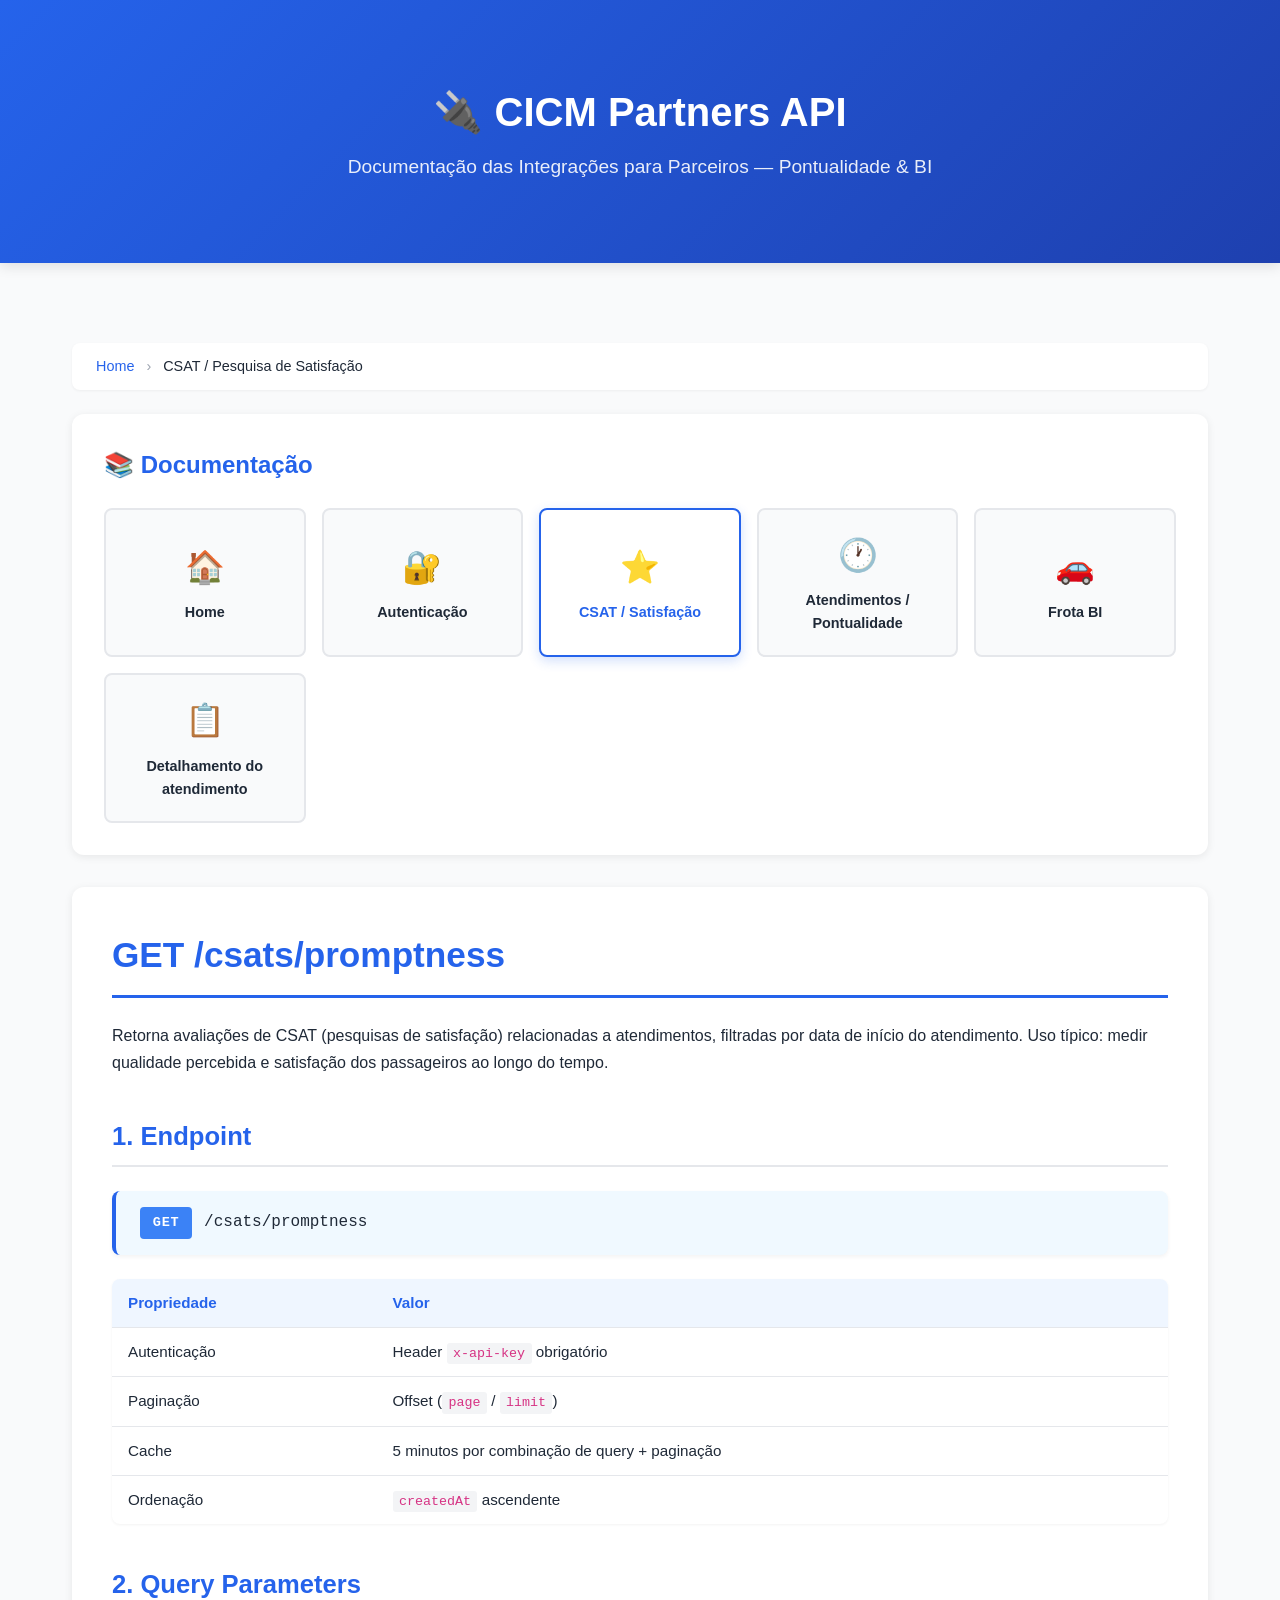
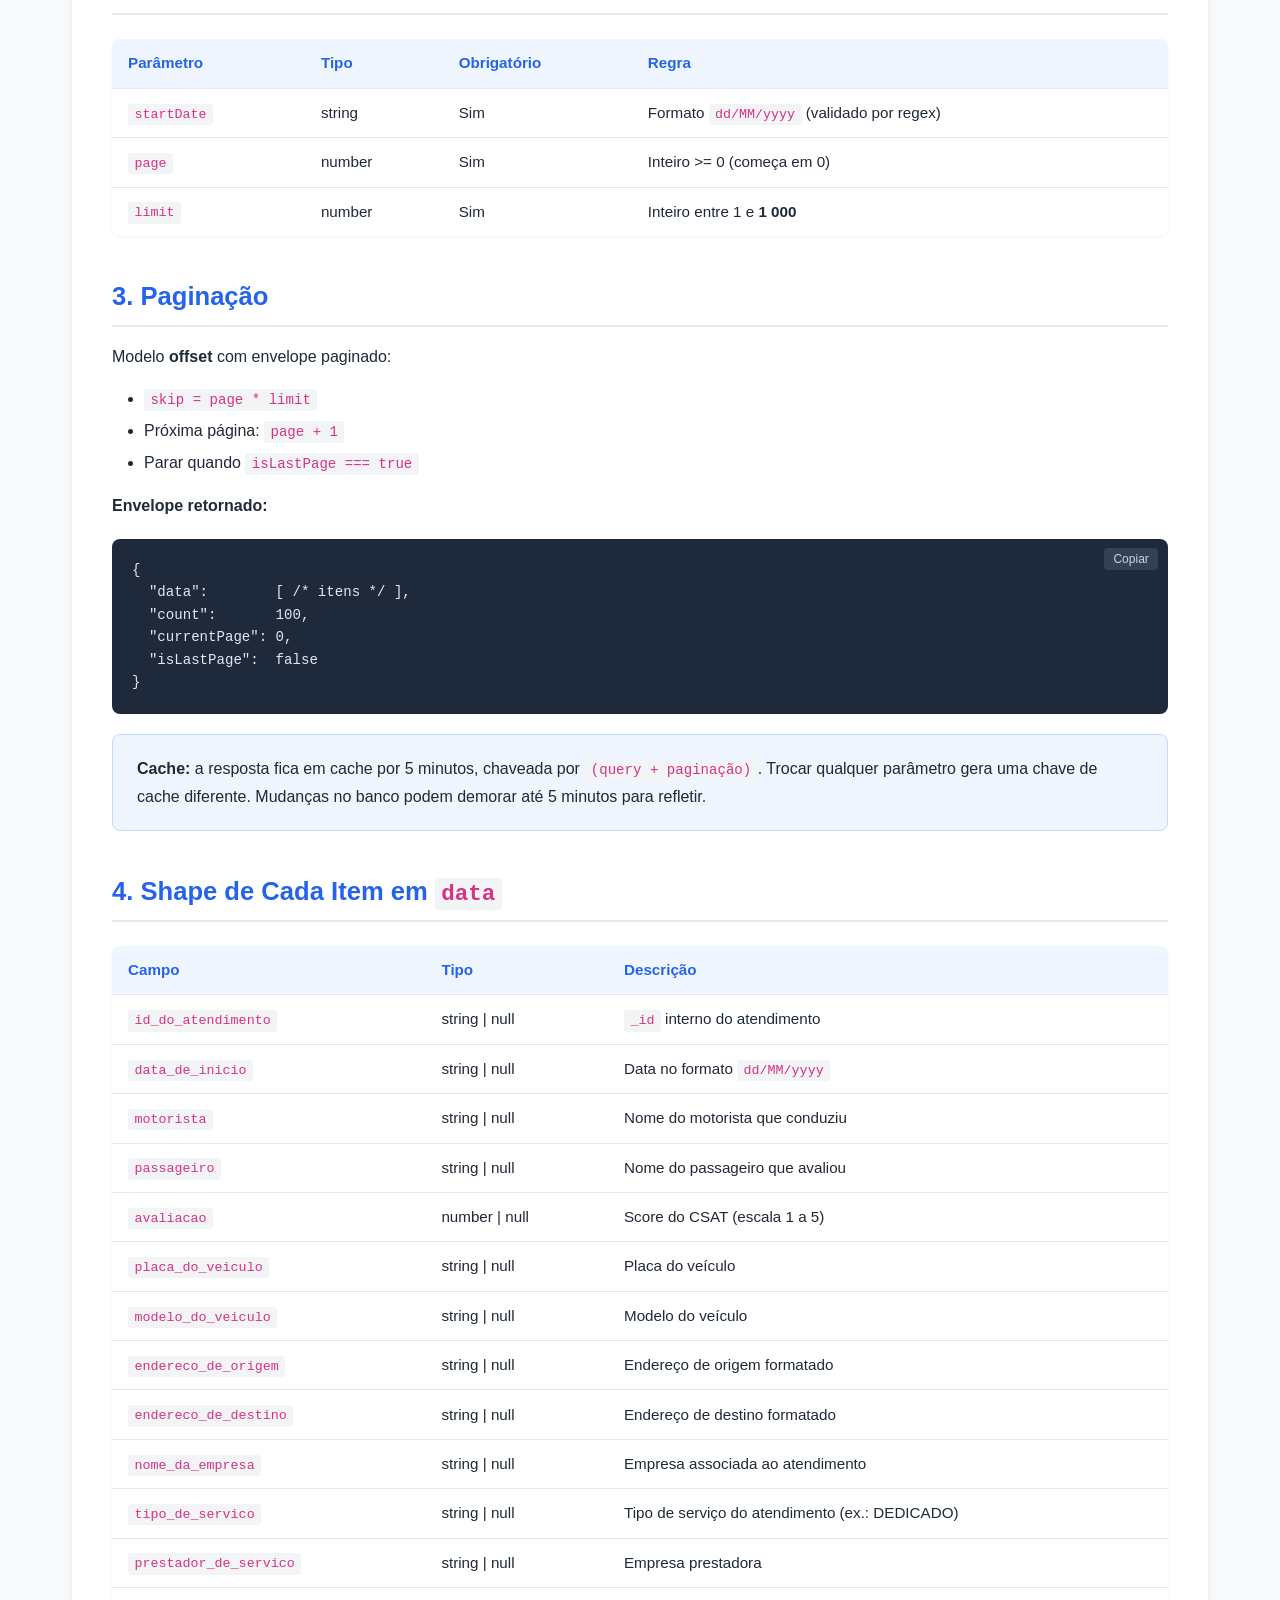
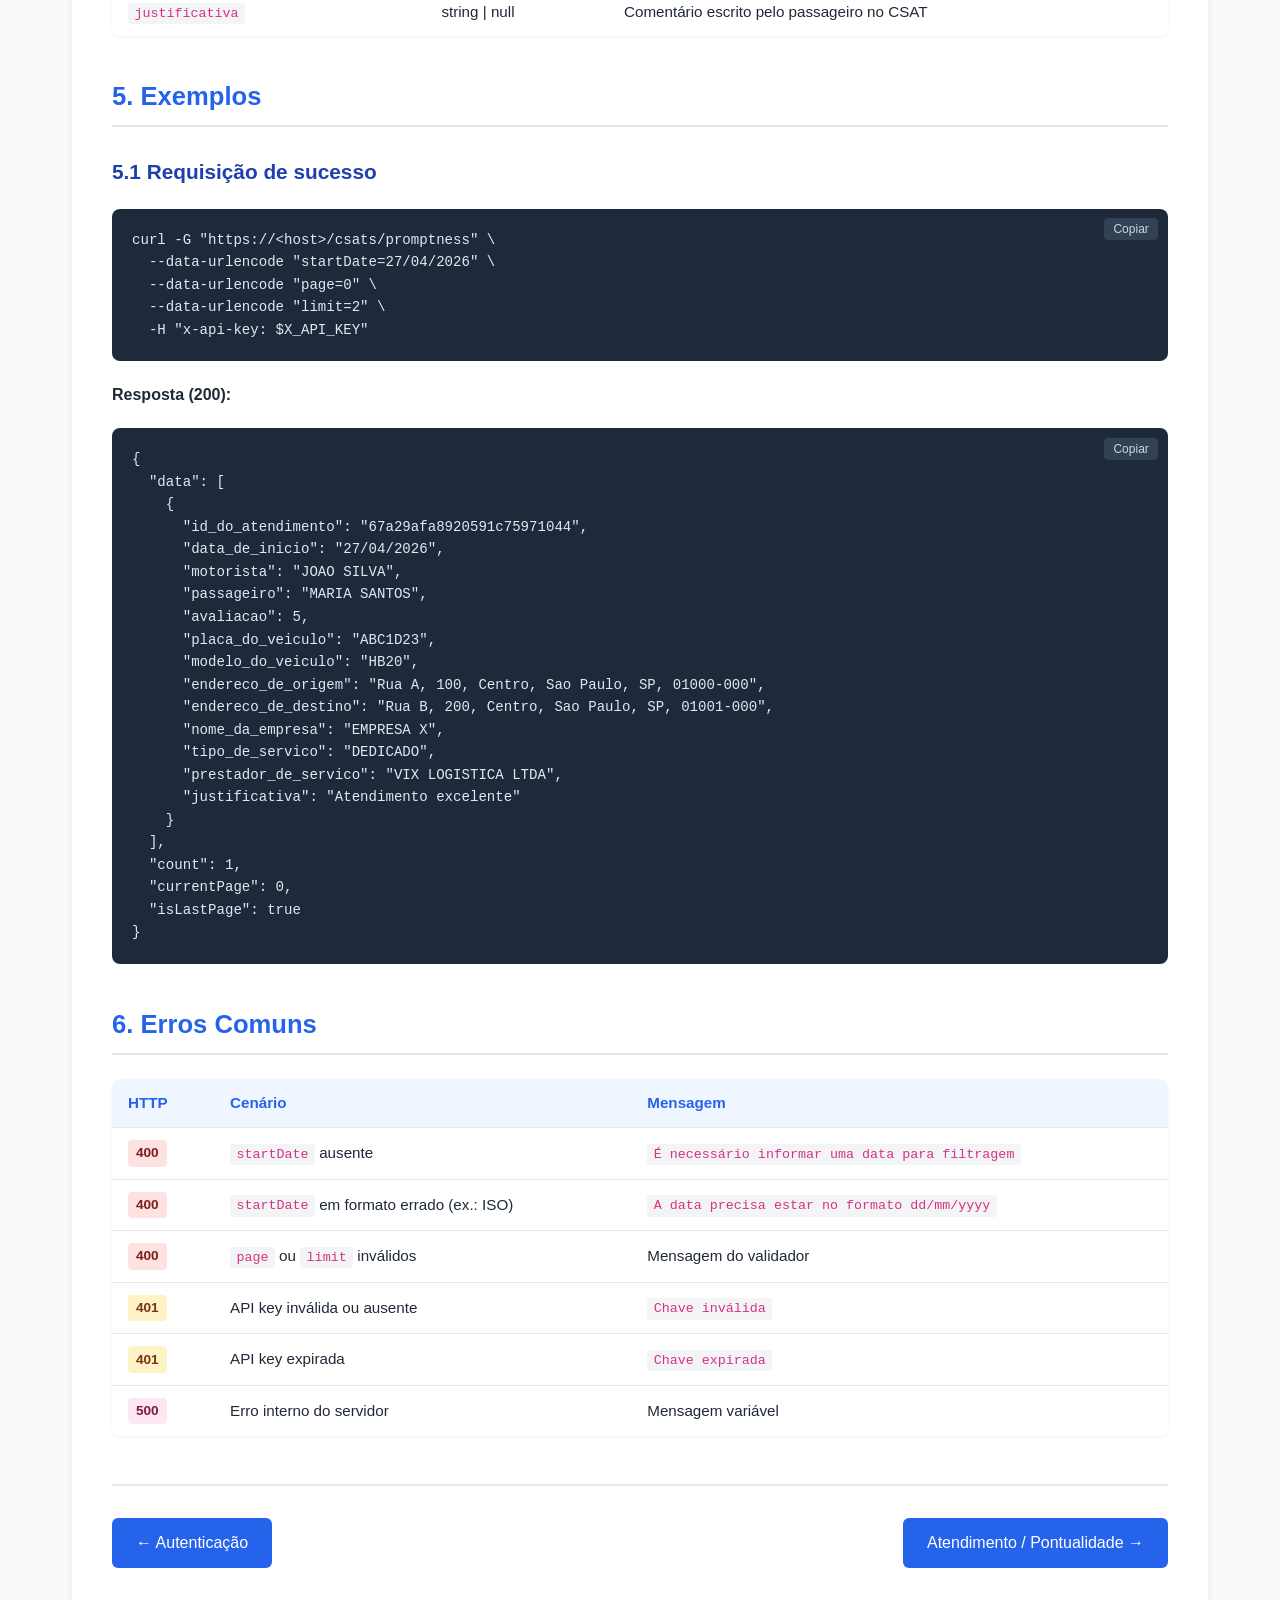
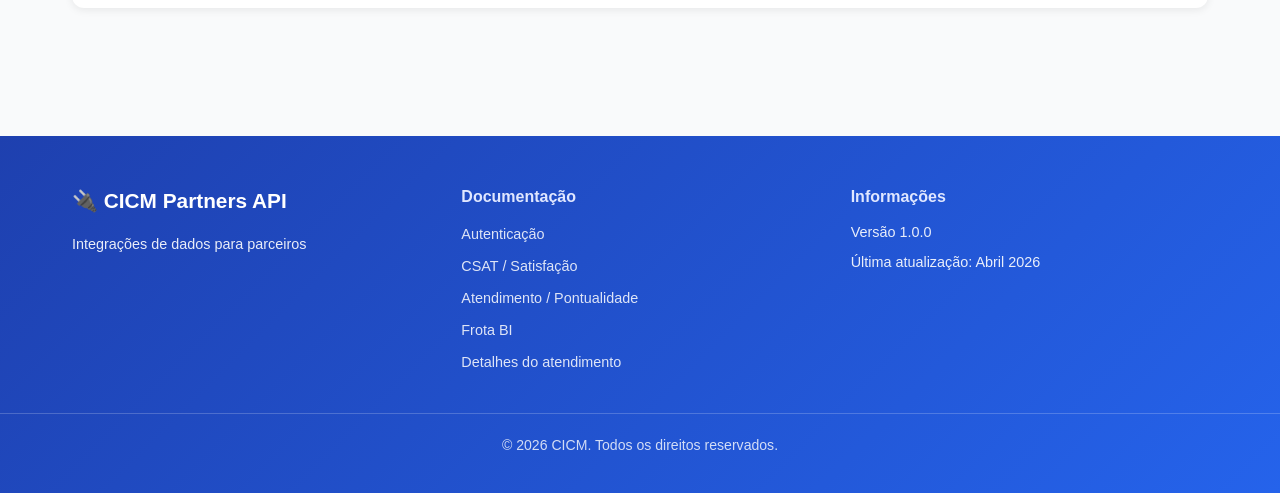
==== docs/csat-promptness.html @ 9d398055 "initial commit" ====
<!DOCTYPE html>
<html lang="pt-BR">

<head>
    <meta charset="UTF-8">
    <meta name="viewport" content="width=device-width, initial-scale=1.0">
    <title>CSAT / Satisfação | CICM Partners API</title>
    <link rel="stylesheet" href="../assets/css/style.css">
</head>

<body>
    <header>
        <div class="container">
            <h1>🔌 CICM Partners API</h1>
            <p>Documentação das Integrações para Parceiros — Pontualidade &amp; BI</p>
        </div>
    </header>

    <div class="container">
        <nav class="breadcrumb">
            <a href="../index.html">Home</a>
            <span class="separator">›</span>
            <span class="current">CSAT / Pesquisa de Satisfação</span>
        </nav>

        <div class="nav">
            <h2>📚 Documentação</h2>
            <div class="nav-grid">
                <a href="../index.html" class="nav-card">
                    <span class="nav-icon">🏠</span>
                    <span class="nav-title">Home</span>
                </a>
                <a href="autenticacao.html" class="nav-card">
                    <span class="nav-icon">🔐</span>
                    <span class="nav-title">Autenticação</span>
                </a>
                <a href="csat-promptness.html" class="nav-card">
                    <span class="nav-icon">⭐</span>
                    <span class="nav-title">CSAT / Satisfação</span>
                </a>
                <a href="jobs-promptness.html" class="nav-card">
                    <span class="nav-icon">🕐</span>
                    <span class="nav-title">Atendimentos / Pontualidade</span>
                </a>
                <a href="vehicles-bi.html" class="nav-card">
                    <span class="nav-icon">🚗</span>
                    <span class="nav-title">Frota BI</span>
                </a>
                <a href="jobs-details-json.html" class="nav-card">
                    <span class="nav-icon">📋</span>
                    <span class="nav-title">Detalhamento do atendimento</span>
                </a>
            </div>
        </div>

        <main class="content">
            <h1> GET /csats/promptness</h1>

            <p>
                Retorna avaliações de CSAT (pesquisas de satisfação) relacionadas a atendimentos,
                filtradas por data de início do atendimento. Uso típico: medir qualidade percebida e satisfação
                dos passageiros ao longo do tempo.
            </p>

            <h2>1. Endpoint</h2>

            <div class="endpoint">
                <span class="method get">GET</span>
                <span>/csats/promptness</span>
            </div>

            <table>
                <thead>
                    <tr>
                        <th>Propriedade</th>
                        <th>Valor</th>
                    </tr>
                </thead>
                <tbody>
                    <tr>
                        <td>Autenticação</td>
                        <td>Header <code>x-api-key</code> obrigatório</td>
                    </tr>
                    <tr>
                        <td>Paginação</td>
                        <td>Offset (<code>page</code> / <code>limit</code>)</td>
                    </tr>
                    <tr>
                        <td>Cache</td>
                        <td>5 minutos por combinação de query + paginação</td>
                    </tr>
                    <tr>
                        <td>Ordenação</td>
                        <td><code>createdAt</code> ascendente</td>
                    </tr>
                </tbody>
            </table>

            <h2>2. Query Parameters</h2>

            <table>
                <thead>
                    <tr>
                        <th>Parâmetro</th>
                        <th>Tipo</th>
                        <th>Obrigatório</th>
                        <th>Regra</th>
                    </tr>
                </thead>
                <tbody>
                    <tr>
                        <td><code>startDate</code></td>
                        <td>string</td>
                        <td>Sim</td>
                        <td>Formato <code>dd/MM/yyyy</code> (validado por regex)</td>
                    </tr>
                    <tr>
                        <td><code>page</code></td>
                        <td>number</td>
                        <td>Sim</td>
                        <td>Inteiro &gt;= 0 (começa em 0)</td>
                    </tr>
                    <tr>
                        <td><code>limit</code></td>
                        <td>number</td>
                        <td>Sim</td>
                        <td>Inteiro entre 1 e <strong>1 000</strong></td>
                    </tr>
                </tbody>
            </table>

            <h2>3. Paginação</h2>

            <p>Modelo <strong>offset</strong> com envelope paginado:</p>
            <ul>
                <li><code>skip = page * limit</code></li>
                <li>Próxima página: <code>page + 1</code></li>
                <li>Parar quando <code>isLastPage === true</code></li>
            </ul>

            <p><strong>Envelope retornado:</strong></p>
            <pre><code class="language-json">{
  "data":        [ /* itens */ ],
  "count":       100,
  "currentPage": 0,
  "isLastPage":  false
}</code></pre>

            <div class="info-card">
                <p>
                    <strong>Cache:</strong> a resposta fica em cache por 5 minutos, chaveada por
                    <code>(query + paginação)</code>. Trocar qualquer parâmetro gera uma chave de cache diferente.
                    Mudanças no banco podem demorar até 5 minutos para refletir.
                </p>
            </div>

            <h2>4. Shape de Cada Item em <code>data</code></h2>

            <table>
                <thead>
                    <tr>
                        <th>Campo</th>
                        <th>Tipo</th>
                        <th>Descrição</th>
                    </tr>
                </thead>
                <tbody>
                    <tr>
                        <td><code>id_do_atendimento</code></td>
                        <td>string | null</td>
                        <td><code>_id</code> interno do atendimento</td>
                    </tr>
                    <tr>
                        <td><code>data_de_inicio</code></td>
                        <td>string | null</td>
                        <td>Data no formato <code>dd/MM/yyyy</code></td>
                    </tr>
                    <tr>
                        <td><code>motorista</code></td>
                        <td>string | null</td>
                        <td>Nome do motorista que conduziu</td>
                    </tr>
                    <tr>
                        <td><code>passageiro</code></td>
                        <td>string | null</td>
                        <td>Nome do passageiro que avaliou</td>
                    </tr>
                    <tr>
                        <td><code>avaliacao</code></td>
                        <td>number | null</td>
                        <td>Score do CSAT (escala 1 a 5)</td>
                    </tr>
                    <tr>
                        <td><code>placa_do_veiculo</code></td>
                        <td>string | null</td>
                        <td>Placa do veículo</td>
                    </tr>
                    <tr>
                        <td><code>modelo_do_veiculo</code></td>
                        <td>string | null</td>
                        <td>Modelo do veículo</td>
                    </tr>
                    <tr>
                        <td><code>endereco_de_origem</code></td>
                        <td>string | null</td>
                        <td>Endereço de origem formatado</td>
                    </tr>
                    <tr>
                        <td><code>endereco_de_destino</code></td>
                        <td>string | null</td>
                        <td>Endereço de destino formatado</td>
                    </tr>
                    <tr>
                        <td><code>nome_da_empresa</code></td>
                        <td>string | null</td>
                        <td>Empresa associada ao atendimento</td>
                    </tr>
                    <tr>
                        <td><code>tipo_de_servico</code></td>
                        <td>string | null</td>
                        <td>Tipo de serviço do atendimento (ex.: DEDICADO)</td>
                    </tr>
                    <tr>
                        <td><code>prestador_de_servico</code></td>
                        <td>string | null</td>
                        <td>Empresa prestadora</td>
                    </tr>
                    <tr>
                        <td><code>justificativa</code></td>
                        <td>string | null</td>
                        <td>Comentário escrito pelo passageiro no CSAT</td>
                    </tr>
                </tbody>
            </table>

            <h2>5. Exemplos</h2>

            <h3>5.1 Requisição de sucesso</h3>

            <pre><code class="language-bash">curl -G "https://&lt;host&gt;/csats/promptness" \
  --data-urlencode "startDate=27/04/2026" \
  --data-urlencode "page=0" \
  --data-urlencode "limit=2" \
  -H "x-api-key: $X_API_KEY"</code></pre>

            <p><strong>Resposta (200):</strong></p>
            <pre><code class="language-json">{
  "data": [
    {
      "id_do_atendimento": "67a29afa8920591c75971044",
      "data_de_inicio": "27/04/2026",
      "motorista": "JOAO SILVA",
      "passageiro": "MARIA SANTOS",
      "avaliacao": 5,
      "placa_do_veiculo": "ABC1D23",
      "modelo_do_veiculo": "HB20",
      "endereco_de_origem": "Rua A, 100, Centro, Sao Paulo, SP, 01000-000",
      "endereco_de_destino": "Rua B, 200, Centro, Sao Paulo, SP, 01001-000",
      "nome_da_empresa": "EMPRESA X",
      "tipo_de_servico": "DEDICADO",
      "prestador_de_servico": "VIX LOGISTICA LTDA",
      "justificativa": "Atendimento excelente"
    }
  ],
  "count": 1,
  "currentPage": 0,
  "isLastPage": true
}</code></pre>

            <h2>6. Erros Comuns</h2>

            <table>
                <thead>
                    <tr>
                        <th>HTTP</th>
                        <th>Cenário</th>
                        <th>Mensagem</th>
                    </tr>
                </thead>
                <tbody>
                    <tr>
                        <td><span class="status s400">400</span></td>
                        <td><code>startDate</code> ausente</td>
                        <td><code>É necessário informar uma data para filtragem</code></td>
                    </tr>
                    <tr>
                        <td><span class="status s400">400</span></td>
                        <td><code>startDate</code> em formato errado (ex.: ISO)</td>
                        <td><code>A data precisa estar no formato dd/mm/yyyy</code></td>
                    </tr>
                    <tr>
                        <td><span class="status s400">400</span></td>
                        <td><code>page</code> ou <code>limit</code> inválidos</td>
                        <td>Mensagem do validador</td>
                    </tr>
                    <tr>
                        <td><span class="status s401">401</span></td>
                        <td>API key inválida ou ausente</td>
                        <td><code>Chave inválida</code></td>
                    </tr>
                    <tr>
                        <td><span class="status s401">401</span></td>
                        <td>API key expirada</td>
                        <td><code>Chave expirada</code></td>
                    </tr>
                    <tr>
                        <td><span class="status s500">500</span></td>
                        <td>Erro interno do servidor</td>
                        <td>Mensagem variável</td>
                    </tr>
                </tbody>
            </table>

            <div class="page-nav">
                <a href="autenticacao.html">← Autenticação</a>
                <a href="jobs-promptness.html">Atendimento / Pontualidade →</a>
            </div>
        </main>
    </div>

    <footer>
        <div class="footer-content">
            <div class="footer-section">
                <h3>🔌 CICM Partners API</h3>
                <p>Integrações de dados para parceiros</p>
            </div>
            <div class="footer-section">
                <h4>Documentação</h4>
                <ul>
                    <li><a href="autenticacao.html">Autenticação</a></li>
                    <li><a href="csat-promptness.html">CSAT / Satisfação</a></li>
                    <li><a href="jobs-promptness.html">Atendimento / Pontualidade</a></li>
                    <li><a href="vehicles-bi.html">Frota BI</a></li>
                    <li><a href="jobs-details-json.html">Detalhes do atendimento</a></li>
                </ul>
            </div>
            <div class="footer-section">
                <h4>Informações</h4>
                <p>Versão 1.0.0</p>
                <p>Última atualização: Abril 2026</p>
            </div>
        </div>
        <div class="footer-bottom">
            <p>© 2026 CICM. Todos os direitos reservados.</p>
        </div>
    </footer>

    <button class="scroll-to-top" id="scrollToTop" aria-label="Voltar ao topo">↑</button>
    <script src="../assets/js/main.js"></script>
</body>

</html>
---- assets/css/style.css ----
:root {
    --primary-color: #2563eb;
    --secondary-color: #1e40af;
    --accent-color: #10b981;
    --text-color: #1f2937;
    --bg-color: #f9fafb;
    --border-color: #e5e7eb;
}

* {
    margin: 0;
    padding: 0;
    box-sizing: border-box;
}

body {
    font-family: -apple-system, BlinkMacSystemFont, 'Segoe UI', Roboto, 'Helvetica Neue', Arial, sans-serif;
    line-height: 1.6;
    color: var(--text-color);
    background-color: var(--bg-color);
    scroll-behavior: smooth;
}

.container {
    max-width: 1200px;
    margin: 0 auto;
    padding: 2rem;
}

/* Breadcrumb */
.breadcrumb {
    background: white;
    padding: 0.75rem 1.5rem;
    border-radius: 8px;
    margin-bottom: 1.5rem;
    box-shadow: 0 1px 3px rgba(0, 0, 0, 0.05);
    font-size: 0.9rem;
}

.breadcrumb a {
    color: var(--primary-color);
    text-decoration: none;
    transition: opacity 0.2s;
}

.breadcrumb a:hover {
    opacity: 0.7;
}

.breadcrumb .separator {
    margin: 0 0.5rem;
    color: #9ca3af;
}

.breadcrumb .current {
    color: var(--text-color);
    font-weight: 500;
}

/* Header */
header {
    background: linear-gradient(135deg, var(--primary-color), var(--secondary-color));
    color: white;
    padding: 3rem 0;
    text-align: center;
    margin-bottom: 3rem;
    box-shadow: 0 4px 12px rgba(0, 0, 0, 0.1);
}

header h1 {
    font-size: 2.5rem;
    margin-bottom: 0.5rem;
    animation: fadeInDown 0.6s ease-out;
}

header p {
    font-size: 1.2rem;
    opacity: 0.9;
    animation: fadeInUp 0.6s ease-out;
}

@keyframes fadeInDown {
    from { opacity: 0; transform: translateY(-20px); }
    to { opacity: 1; transform: translateY(0); }
}

@keyframes fadeInUp {
    from { opacity: 0; transform: translateY(20px); }
    to { opacity: 0.9; transform: translateY(0); }
}

/* Navigation */
.nav {
    background: white;
    border-radius: 12px;
    padding: 2rem;
    margin-bottom: 2rem;
    box-shadow: 0 2px 8px rgba(0, 0, 0, 0.08);
}

.nav h2 {
    color: var(--primary-color);
    margin-bottom: 1.5rem;
    font-size: 1.5rem;
}

.nav-grid {
    display: grid;
    grid-template-columns: repeat(auto-fit, minmax(180px, 1fr));
    gap: 1rem;
}

.nav-card {
    display: flex;
    flex-direction: column;
    align-items: center;
    justify-content: center;
    padding: 1.25rem;
    background: var(--bg-color);
    border: 2px solid var(--border-color);
    border-radius: 8px;
    text-decoration: none;
    color: var(--text-color);
    transition: all 0.3s ease;
    min-height: 110px;
    text-align: center;
}

.nav-card:hover {
    transform: translateY(-4px);
    box-shadow: 0 4px 12px rgba(37, 99, 235, 0.15);
    border-color: var(--primary-color);
    background: white;
}

.nav-card.active {
    background: white;
    border-color: var(--primary-color);
    box-shadow: 0 4px 12px rgba(37, 99, 235, 0.2);
}

.nav-card.active .nav-title {
    color: var(--primary-color);
    font-weight: 700;
}

.nav-icon {
    font-size: 2rem;
    margin-bottom: 0.5rem;
    display: block;
}

.nav-title {
    font-size: 0.9rem;
    font-weight: 600;
    color: var(--text-color);
}

.nav-card:hover .nav-title {
    color: var(--primary-color);
}

/* Content */
.content {
    background: white;
    border-radius: 12px;
    padding: 2.5rem;
    margin-bottom: 2rem;
    box-shadow: 0 2px 8px rgba(0, 0, 0, 0.08);
    animation: fadeIn 0.5s ease-out;
}

@keyframes fadeIn {
    from { opacity: 0; transform: translateY(10px); }
    to { opacity: 1; transform: translateY(0); }
}

.content h1 {
    color: var(--primary-color);
    margin-bottom: 1.5rem;
    padding-bottom: 0.75rem;
    border-bottom: 3px solid var(--primary-color);
    font-size: 2.2rem;
}

.content h2 {
    color: var(--primary-color);
    margin-top: 2.5rem;
    margin-bottom: 1rem;
    padding-bottom: 0.5rem;
    border-bottom: 2px solid var(--border-color);
    font-size: 1.6rem;
}

.content h3 {
    color: var(--secondary-color);
    margin-top: 1.75rem;
    margin-bottom: 0.75rem;
    font-size: 1.3rem;
}

.content h4 {
    color: var(--text-color);
    margin-top: 1.25rem;
    margin-bottom: 0.5rem;
    font-size: 1.1rem;
}

.content p {
    margin-bottom: 1rem;
    line-height: 1.7;
}

.content ul, .content ol {
    margin-left: 2rem;
    margin-bottom: 1rem;
}

.content li {
    margin: 0.4rem 0;
}

.content blockquote {
    background: #eff6ff;
    border-left: 4px solid var(--primary-color);
    padding: 1rem 1.25rem;
    margin: 1.25rem 0;
    border-radius: 4px;
    color: #374151;
}

.content blockquote p {
    margin-bottom: 0;
}

.content table {
    width: 100%;
    border-collapse: collapse;
    margin: 1.5rem 0;
    background: white;
    box-shadow: 0 1px 3px rgba(0, 0, 0, 0.05);
    border-radius: 8px;
    overflow: hidden;
}

.content th,
.content td {
    padding: 0.75rem 1rem;
    text-align: left;
    border-bottom: 1px solid var(--border-color);
    font-size: 0.95rem;
}

.content th {
    background: #eff6ff;
    color: var(--primary-color);
    font-weight: 600;
}

.content tr:hover {
    background: #f8faff;
    transition: background 0.2s;
}

.content tbody tr:last-child td {
    border-bottom: none;
}

.content a {
    color: var(--primary-color);
    text-decoration: none;
    border-bottom: 1px solid transparent;
    transition: border-color 0.2s;
}

.content a:hover {
    border-bottom-color: var(--primary-color);
}

.content hr {
    border: none;
    border-top: 2px solid var(--border-color);
    margin: 2rem 0;
}

/* Inline code */
.content code {
    background: #f3f4f6;
    padding: 0.2rem 0.4rem;
    border-radius: 3px;
    font-family: 'Courier New', Courier, monospace;
    font-size: 0.88em;
    color: #d63384;
}

/* Code blocks */
.content pre {
    background: #1e293b;
    color: #e2e8f0;
    padding: 1.25rem;
    border-radius: 8px;
    overflow-x: auto;
    margin: 1.25rem 0;
    position: relative;
}

.content pre code {
    background: transparent;
    color: inherit;
    padding: 0;
    font-size: 0.88rem;
    line-height: 1.6;
    display: block;
}

/* Endpoint display */
.endpoint {
    background: #f0f9ff;
    padding: 1rem 1.5rem;
    border-radius: 8px;
    margin: 1.5rem 0;
    font-family: 'Courier New', Courier, monospace;
    border-left: 4px solid var(--primary-color);
    display: flex;
    align-items: center;
    gap: 0.75rem;
    box-shadow: 0 2px 4px rgba(0, 0, 0, 0.05);
    flex-wrap: wrap;
}

/* HTTP method badges */
.method {
    display: inline-block;
    padding: 0.3rem 0.8rem;
    border-radius: 4px;
    font-weight: 700;
    font-size: 0.85rem;
    font-family: 'Courier New', Courier, monospace;
    letter-spacing: 0.05em;
}

.method.get    { background: #3b82f6; color: white; }
.method.post   { background: #10b981; color: white; }
.method.put    { background: #f59e0b; color: white; }
.method.patch  { background: #8b5cf6; color: white; }
.method.delete { background: #ef4444; color: white; }

/* Status code badges */
.status {
    display: inline-block;
    padding: 0.15rem 0.5rem;
    border-radius: 4px;
    font-weight: 700;
    font-size: 0.85rem;
    margin-right: 0.4rem;
}

.status.s200 { background: #d1fae5; color: #065f46; }
.status.s400 { background: #fee2e2; color: #7f1d1d; }
.status.s401 { background: #fef3c7; color: #78350f; }
.status.s500 { background: #fce7f3; color: #831843; }

/* Info cards */
.info-card {
    background: #eff6ff;
    border: 1px solid #bfdbfe;
    border-radius: 8px;
    padding: 1.25rem 1.5rem;
    margin: 1.25rem 0;
}

.info-card.warning {
    background: #fffbeb;
    border-color: #fde68a;
}

.info-card.danger {
    background: #fef2f2;
    border-color: #fecaca;
}

.info-card.success {
    background: #f0fdf4;
    border-color: #bbf7d0;
}

.info-card p {
    margin-bottom: 0;
}

/* Feature grid */
.features {
    display: grid;
    grid-template-columns: repeat(auto-fit, minmax(280px, 1fr));
    gap: 1.5rem;
    margin: 2rem 0;
}

.feature-card {
    background: white;
    border: 1px solid var(--border-color);
    border-radius: 10px;
    padding: 1.5rem;
    text-align: center;
    transition: transform 0.2s, box-shadow 0.2s;
}

.feature-card:hover {
    transform: translateY(-4px);
    box-shadow: 0 6px 16px rgba(0, 0, 0, 0.1);
}

.feature-card .emoji {
    font-size: 2.5rem;
    margin-bottom: 0.75rem;
    display: block;
}

.feature-card h3 {
    color: var(--primary-color);
    margin-bottom: 0.5rem;
    margin-top: 0;
}

/* Summary table on home */
.summary-table-wrap {
    background: white;
    border-radius: 12px;
    padding: 2rem;
    margin-bottom: 2rem;
    box-shadow: 0 2px 8px rgba(0, 0, 0, 0.08);
}

.summary-table-wrap h2 {
    color: var(--primary-color);
    margin-bottom: 1.25rem;
    font-size: 1.4rem;
}

/* Page nav */
.page-nav {
    display: flex;
    justify-content: space-between;
    margin-top: 3rem;
    padding-top: 2rem;
    border-top: 2px solid var(--border-color);
    gap: 1rem;
    flex-wrap: wrap;
}

.page-nav a {
    padding: 0.75rem 1.5rem;
    background: var(--primary-color);
    color: white;
    border-radius: 6px;
    text-decoration: none;
    transition: background 0.2s;
    border-bottom: none;
}

.page-nav a:hover {
    background: var(--secondary-color);
    border-bottom: none;
}

/* Scroll to top */
.scroll-to-top {
    position: fixed;
    bottom: 2rem;
    right: 2rem;
    width: 46px;
    height: 46px;
    background: var(--primary-color);
    color: white;
    border: none;
    border-radius: 50%;
    font-size: 1.2rem;
    cursor: pointer;
    opacity: 0;
    transition: opacity 0.3s, background 0.2s;
    box-shadow: 0 4px 12px rgba(37, 99, 235, 0.35);
    z-index: 100;
}

.scroll-to-top.visible {
    opacity: 1;
}

.scroll-to-top:hover {
    background: var(--secondary-color);
}

/* Footer */
footer {
    background: linear-gradient(135deg, #1e40af, #2563eb);
    color: white;
    padding: 3rem 0 1rem;
    margin-top: 4rem;
}

.footer-content {
    max-width: 1200px;
    margin: 0 auto;
    padding: 0 2rem 2rem;
    display: grid;
    grid-template-columns: repeat(auto-fit, minmax(220px, 1fr));
    gap: 2rem;
}

.footer-section h3 { margin-bottom: 1rem; font-size: 1.3rem; }
.footer-section h4 { margin-bottom: 0.75rem; font-size: 1rem; color: #e0e7ff; }
.footer-section p  { margin-bottom: 0.4rem; opacity: 0.9; font-size: 0.9rem; }
.footer-section ul { list-style: none; padding: 0; }
.footer-section ul li { margin: 0.4rem 0; }
.footer-section ul li a {
    color: white;
    text-decoration: none;
    opacity: 0.85;
    font-size: 0.9rem;
    transition: opacity 0.2s;
}
.footer-section ul li a:hover { opacity: 1; text-decoration: underline; }

.footer-bottom {
    text-align: center;
    padding: 1.25rem 2rem;
    border-top: 1px solid rgba(255, 255, 255, 0.2);
}

.footer-bottom p {
    margin: 0;
    opacity: 0.8;
    font-size: 0.88rem;
}

/* Responsive */
@media (max-width: 768px) {
    .container { padding: 1rem; }
    header { padding: 2rem 0; }
    header h1 { font-size: 1.8rem; }
    header p { font-size: 1rem; }

    .nav { padding: 1.25rem; }
    .nav-grid { grid-template-columns: repeat(auto-fit, minmax(130px, 1fr)); gap: 0.75rem; }
    .nav-card { padding: 1rem; min-height: 90px; }
    .nav-icon { font-size: 1.75rem; }
    .nav-title { font-size: 0.82rem; }

    .content { padding: 1.25rem; }
    .content h1 { font-size: 1.7rem; }
    .content h2 { font-size: 1.35rem; }
    .content h3 { font-size: 1.15rem; }
    .content pre { font-size: 0.8rem; }
    .content th, .content td { padding: 0.5rem 0.6rem; font-size: 0.85rem; }

    .endpoint { flex-direction: column; align-items: flex-start; }
    .page-nav { flex-direction: column; }
    .features { grid-template-columns: 1fr; }

    .scroll-to-top { width: 40px; height: 40px; bottom: 1rem; right: 1rem; }
    .footer-content { padding: 0 1rem 1.5rem; }
}

@media (max-width: 480px) {
    header h1 { font-size: 1.5rem; }
    .content h1 { font-size: 1.5rem; }
}

/* Dark mode */
@media (prefers-color-scheme: dark) {
    :root {
        --text-color: #e5e7eb;
        --bg-color: #111827;
        --border-color: #374151;
    }

    body { background-color: #0f172a; }

    .nav, .content, .breadcrumb, .summary-table-wrap {
        background: #1e293b;
        box-shadow: 0 2px 8px rgba(0, 0, 0, 0.3);
    }

    .nav-card { background: #0f172a; border-color: #374151; color: #e5e7eb; }
    .nav-card:hover { background: #1e293b; border-color: var(--primary-color); }
    .nav-title { color: #e5e7eb; }

    .content table { background: #1e293b; }
    .content th { background: #0f172a; }
    .content tr:hover { background: #0f172a; }
    .content pre { background: #0f172a; border: 1px solid #374151; }
    .content code { background: #374151; color: #f472b6; }

    .content blockquote { background: #1e3a5f; color: #93c5fd; }
    .info-card { background: #1e3a5f; border-color: #3b5998; }

    .endpoint { background: #0f172a; border-color: var(--primary-color); }
    .feature-card { background: #1e293b; border-color: #374151; }
}
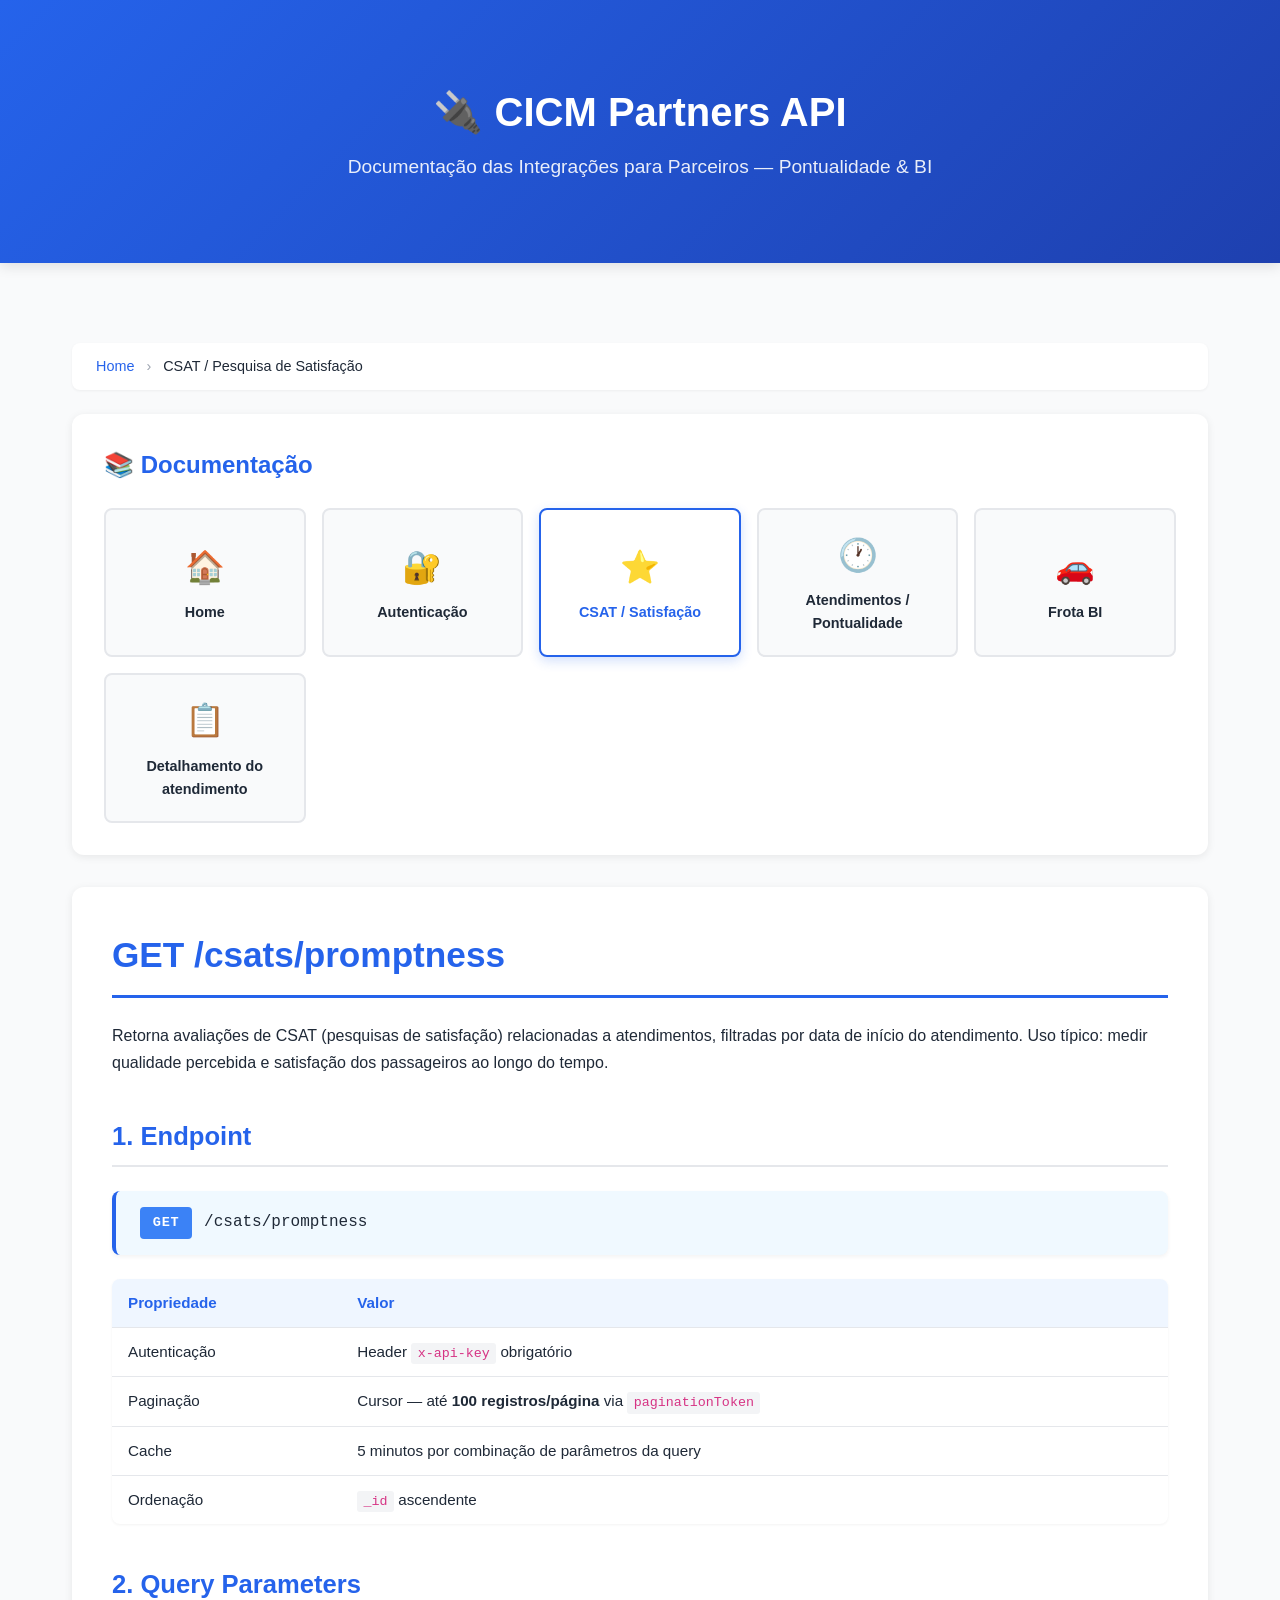
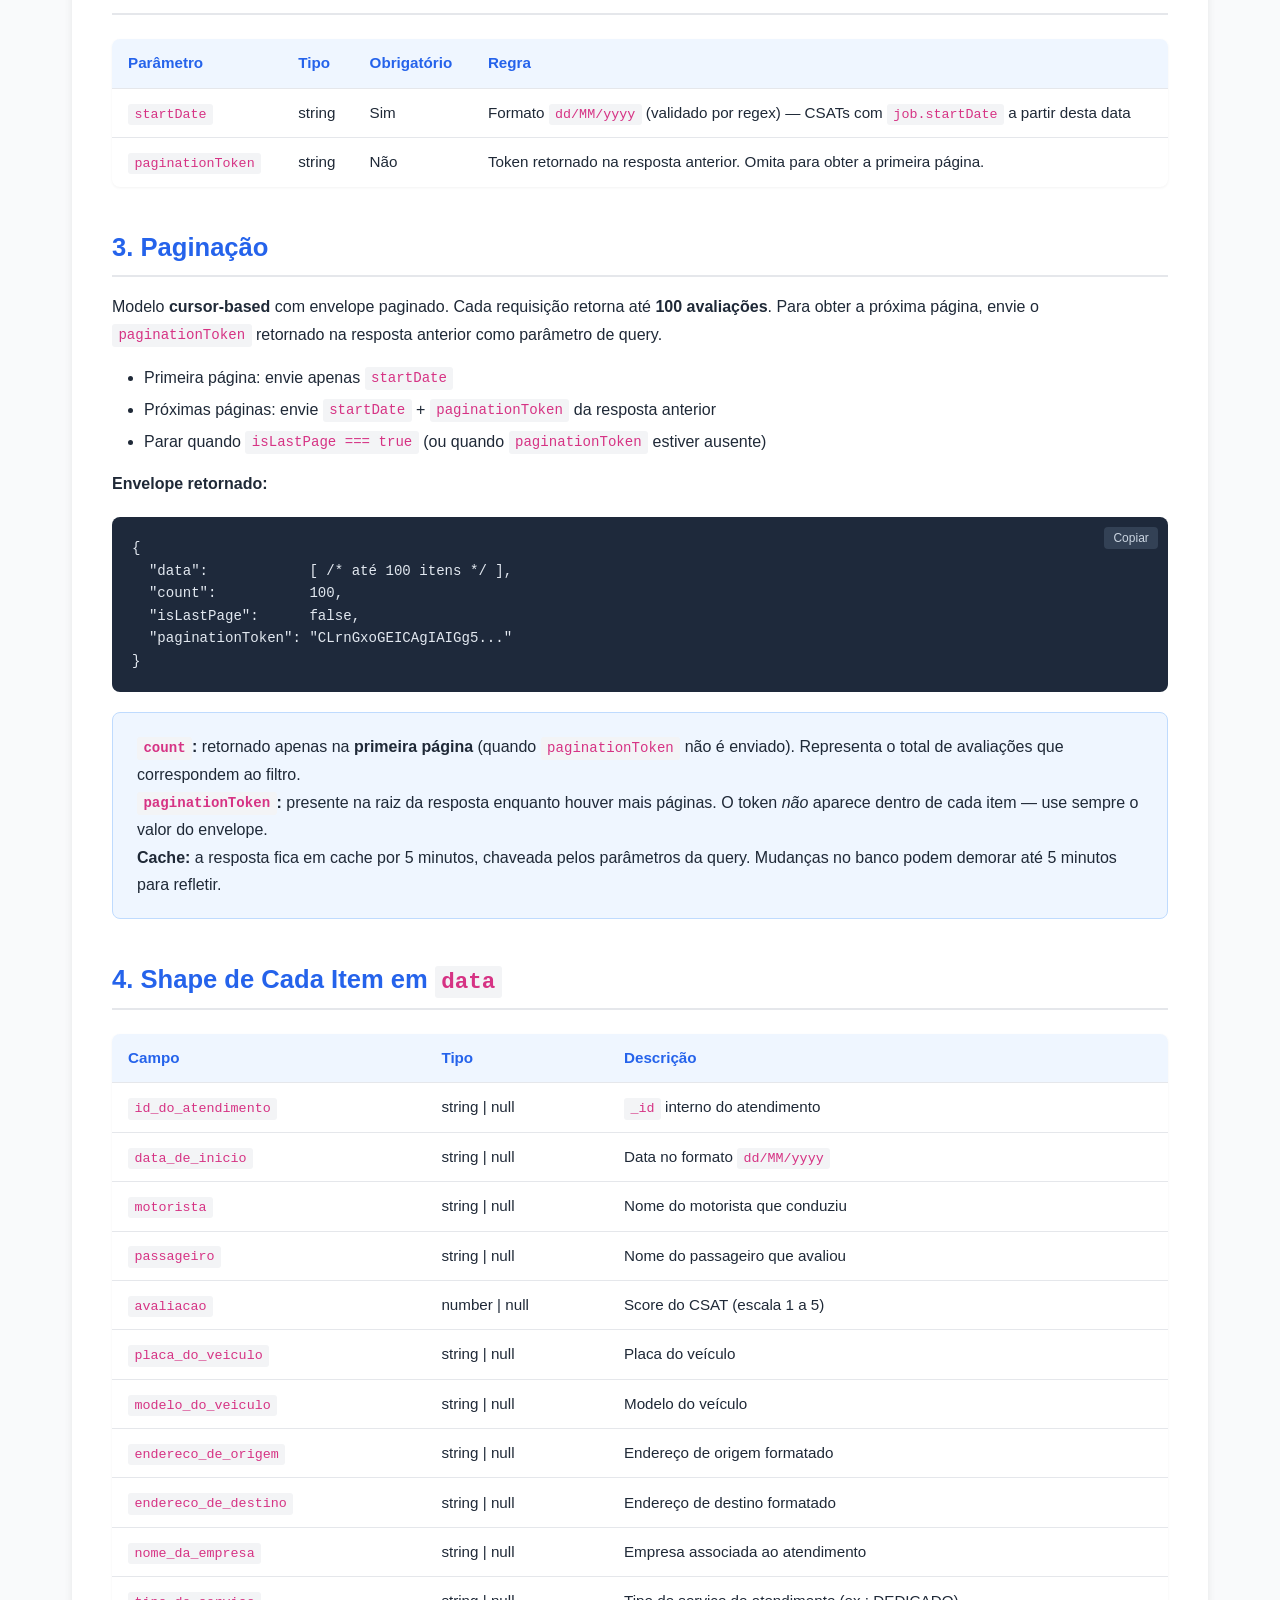
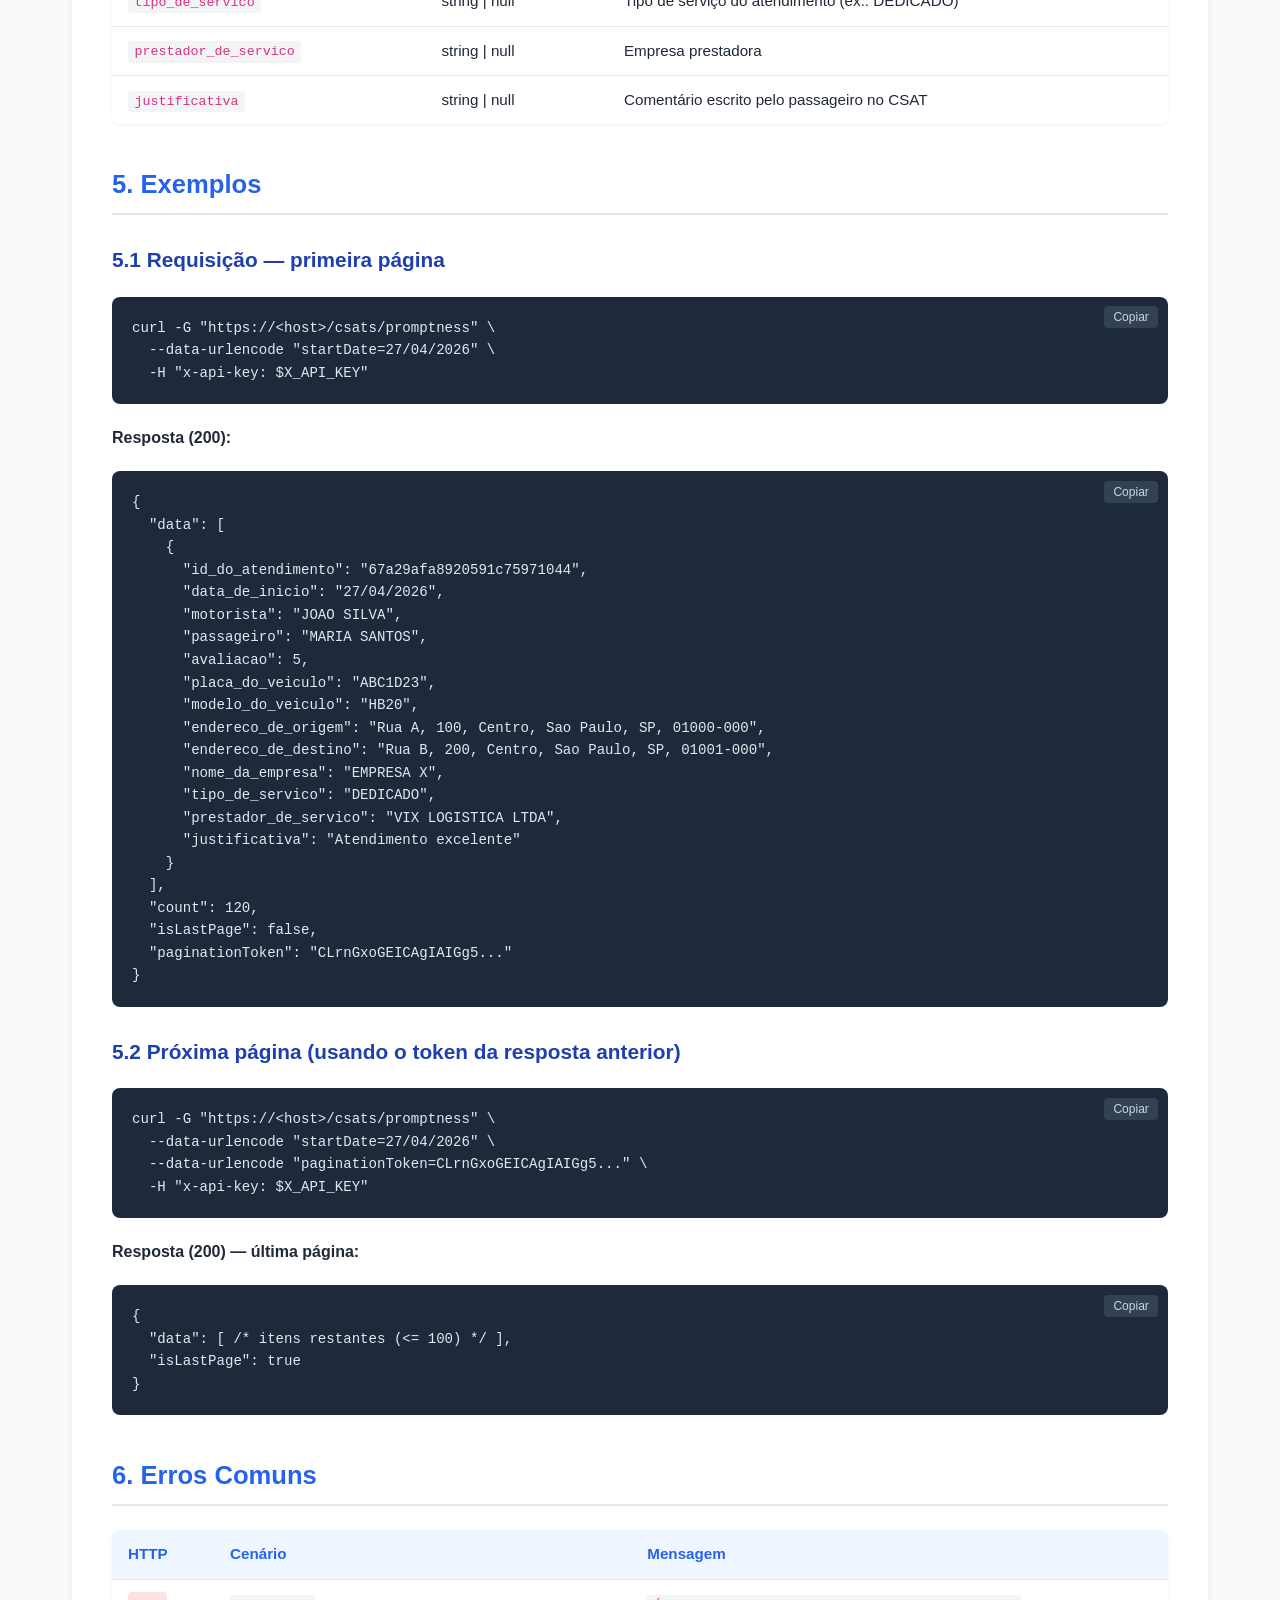
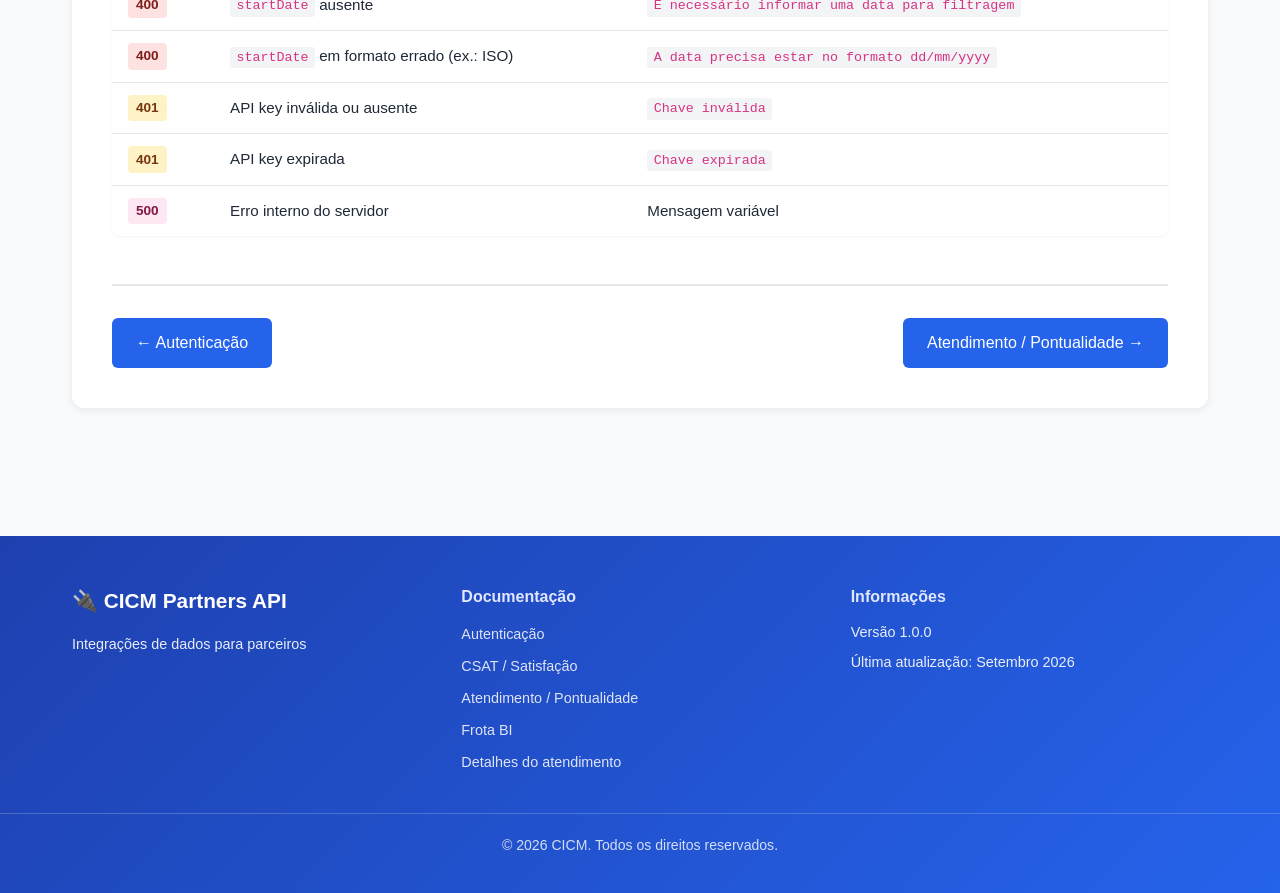
==== commit cfc863fd: "master -feat: recent updates in job details and csat promptness" ====
--- a/docs/csat-promptness.html
+++ b/docs/csat-promptness.html
@@ -83,15 +83,15 @@
                     </tr>
                     <tr>
                         <td>Paginação</td>
-                        <td>Offset (<code>page</code> / <code>limit</code>)</td>
+                        <td>Cursor — até <strong>100 registros/página</strong> via <code>paginationToken</code></td>
                     </tr>
                     <tr>
                         <td>Cache</td>
-                        <td>5 minutos por combinação de query + paginação</td>
+                        <td>5 minutos por combinação de parâmetros da query</td>
                     </tr>
                     <tr>
                         <td>Ordenação</td>
-                        <td><code>createdAt</code> ascendente</td>
+                        <td><code>_id</code> ascendente</td>
                     </tr>
                 </tbody>
             </table>
@@ -112,45 +112,51 @@
                         <td><code>startDate</code></td>
                         <td>string</td>
                         <td>Sim</td>
-                        <td>Formato <code>dd/MM/yyyy</code> (validado por regex)</td>
-                    </tr>
-                    <tr>
-                        <td><code>page</code></td>
-                        <td>number</td>
-                        <td>Sim</td>
-                        <td>Inteiro &gt;= 0 (começa em 0)</td>
-                    </tr>
-                    <tr>
-                        <td><code>limit</code></td>
-                        <td>number</td>
-                        <td>Sim</td>
-                        <td>Inteiro entre 1 e <strong>1 000</strong></td>
+                        <td>Formato <code>dd/MM/yyyy</code> (validado por regex) — CSATs com
+                            <code>job.startDate</code> a partir desta data</td>
+                    </tr>
+                    <tr>
+                        <td><code>paginationToken</code></td>
+                        <td>string</td>
+                        <td>Não</td>
+                        <td>Token retornado na resposta anterior. Omita para obter a primeira página.</td>
                     </tr>
                 </tbody>
             </table>
 
             <h2>3. Paginação</h2>
 
-            <p>Modelo <strong>offset</strong> com envelope paginado:</p>
+            <p>Modelo <strong>cursor-based</strong> com envelope paginado. Cada requisição retorna até
+                <strong>100 avaliações</strong>. Para obter a próxima página, envie o
+                <code>paginationToken</code> retornado na resposta anterior como parâmetro de query.
+            </p>
+
             <ul>
-                <li><code>skip = page * limit</code></li>
-                <li>Próxima página: <code>page + 1</code></li>
-                <li>Parar quando <code>isLastPage === true</code></li>
+                <li>Primeira página: envie apenas <code>startDate</code></li>
+                <li>Próximas páginas: envie <code>startDate</code> + <code>paginationToken</code> da resposta anterior
+                </li>
+                <li>Parar quando <code>isLastPage === true</code> (ou quando <code>paginationToken</code> estiver
+                    ausente)</li>
             </ul>
 
             <p><strong>Envelope retornado:</strong></p>
             <pre><code class="language-json">{
-  "data":        [ /* itens */ ],
-  "count":       100,
-  "currentPage": 0,
-  "isLastPage":  false
+  "data":            [ /* até 100 itens */ ],
+  "count":           100,
+  "isLastPage":      false,
+  "paginationToken": "CLrnGxoGEICAgIAIGg5..."
 }</code></pre>
 
             <div class="info-card">
                 <p>
-                    <strong>Cache:</strong> a resposta fica em cache por 5 minutos, chaveada por
-                    <code>(query + paginação)</code>. Trocar qualquer parâmetro gera uma chave de cache diferente.
-                    Mudanças no banco podem demorar até 5 minutos para refletir.
+                    <strong><code>count</code>:</strong> retornado apenas na <strong>primeira página</strong>
+                    (quando <code>paginationToken</code> não é enviado). Representa o total de avaliações
+                    que correspondem ao filtro.<br>
+                    <strong><code>paginationToken</code>:</strong> presente na raiz da resposta enquanto houver
+                    mais páginas. O token <em>não</em> aparece dentro de cada item — use sempre o valor do envelope.
+                    <br>
+                    <strong>Cache:</strong> a resposta fica em cache por 5 minutos, chaveada pelos parâmetros da
+                    query. Mudanças no banco podem demorar até 5 minutos para refletir.
                 </p>
             </div>
 
@@ -235,12 +241,10 @@
 
             <h2>5. Exemplos</h2>
 
-            <h3>5.1 Requisição de sucesso</h3>
+            <h3>5.1 Requisição — primeira página</h3>
 
             <pre><code class="language-bash">curl -G "https://&lt;host&gt;/csats/promptness" \
   --data-urlencode "startDate=27/04/2026" \
-  --data-urlencode "page=0" \
-  --data-urlencode "limit=2" \
   -H "x-api-key: $X_API_KEY"</code></pre>
 
             <p><strong>Resposta (200):</strong></p>
@@ -262,8 +266,21 @@
       "justificativa": "Atendimento excelente"
     }
   ],
-  "count": 1,
-  "currentPage": 0,
+  "count": 120,
+  "isLastPage": false,
+  "paginationToken": "CLrnGxoGEICAgIAIGg5..."
+}</code></pre>
+
+            <h3>5.2 Próxima página (usando o token da resposta anterior)</h3>
+
+            <pre><code class="language-bash">curl -G "https://&lt;host&gt;/csats/promptness" \
+  --data-urlencode "startDate=27/04/2026" \
+  --data-urlencode "paginationToken=CLrnGxoGEICAgIAIGg5..." \
+  -H "x-api-key: $X_API_KEY"</code></pre>
+
+            <p><strong>Resposta (200) — última página:</strong></p>
+            <pre><code class="language-json">{
+  "data": [ /* itens restantes (&lt;= 100) */ ],
   "isLastPage": true
 }</code></pre>
 
@@ -287,11 +304,6 @@
                         <td><span class="status s400">400</span></td>
                         <td><code>startDate</code> em formato errado (ex.: ISO)</td>
                         <td><code>A data precisa estar no formato dd/mm/yyyy</code></td>
-                    </tr>
-                    <tr>
-                        <td><span class="status s400">400</span></td>
-                        <td><code>page</code> ou <code>limit</code> inválidos</td>
-                        <td>Mensagem do validador</td>
                     </tr>
                     <tr>
                         <td><span class="status s401">401</span></td>
@@ -337,7 +349,7 @@
             <div class="footer-section">
                 <h4>Informações</h4>
                 <p>Versão 1.0.0</p>
-                <p>Última atualização: Abril 2026</p>
+                <p>Última atualização: Setembro 2026</p>
             </div>
         </div>
         <div class="footer-bottom">
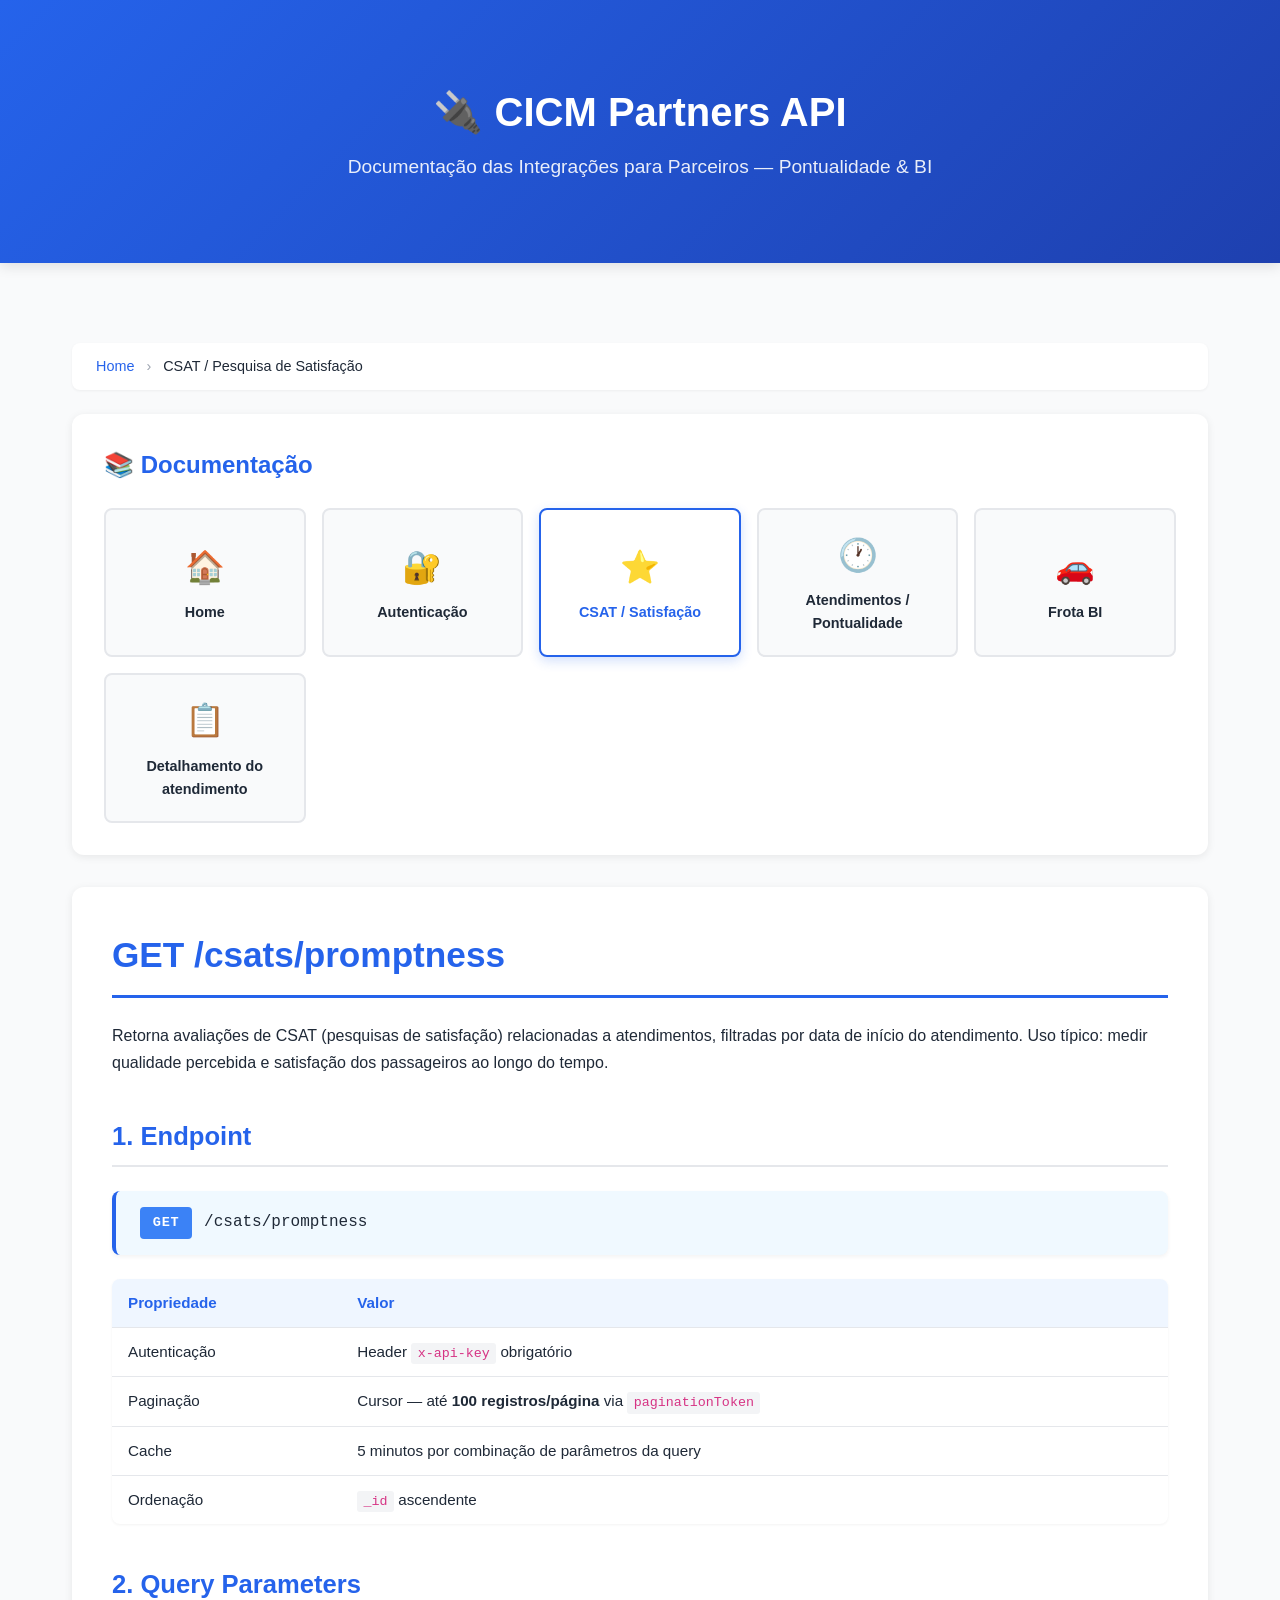
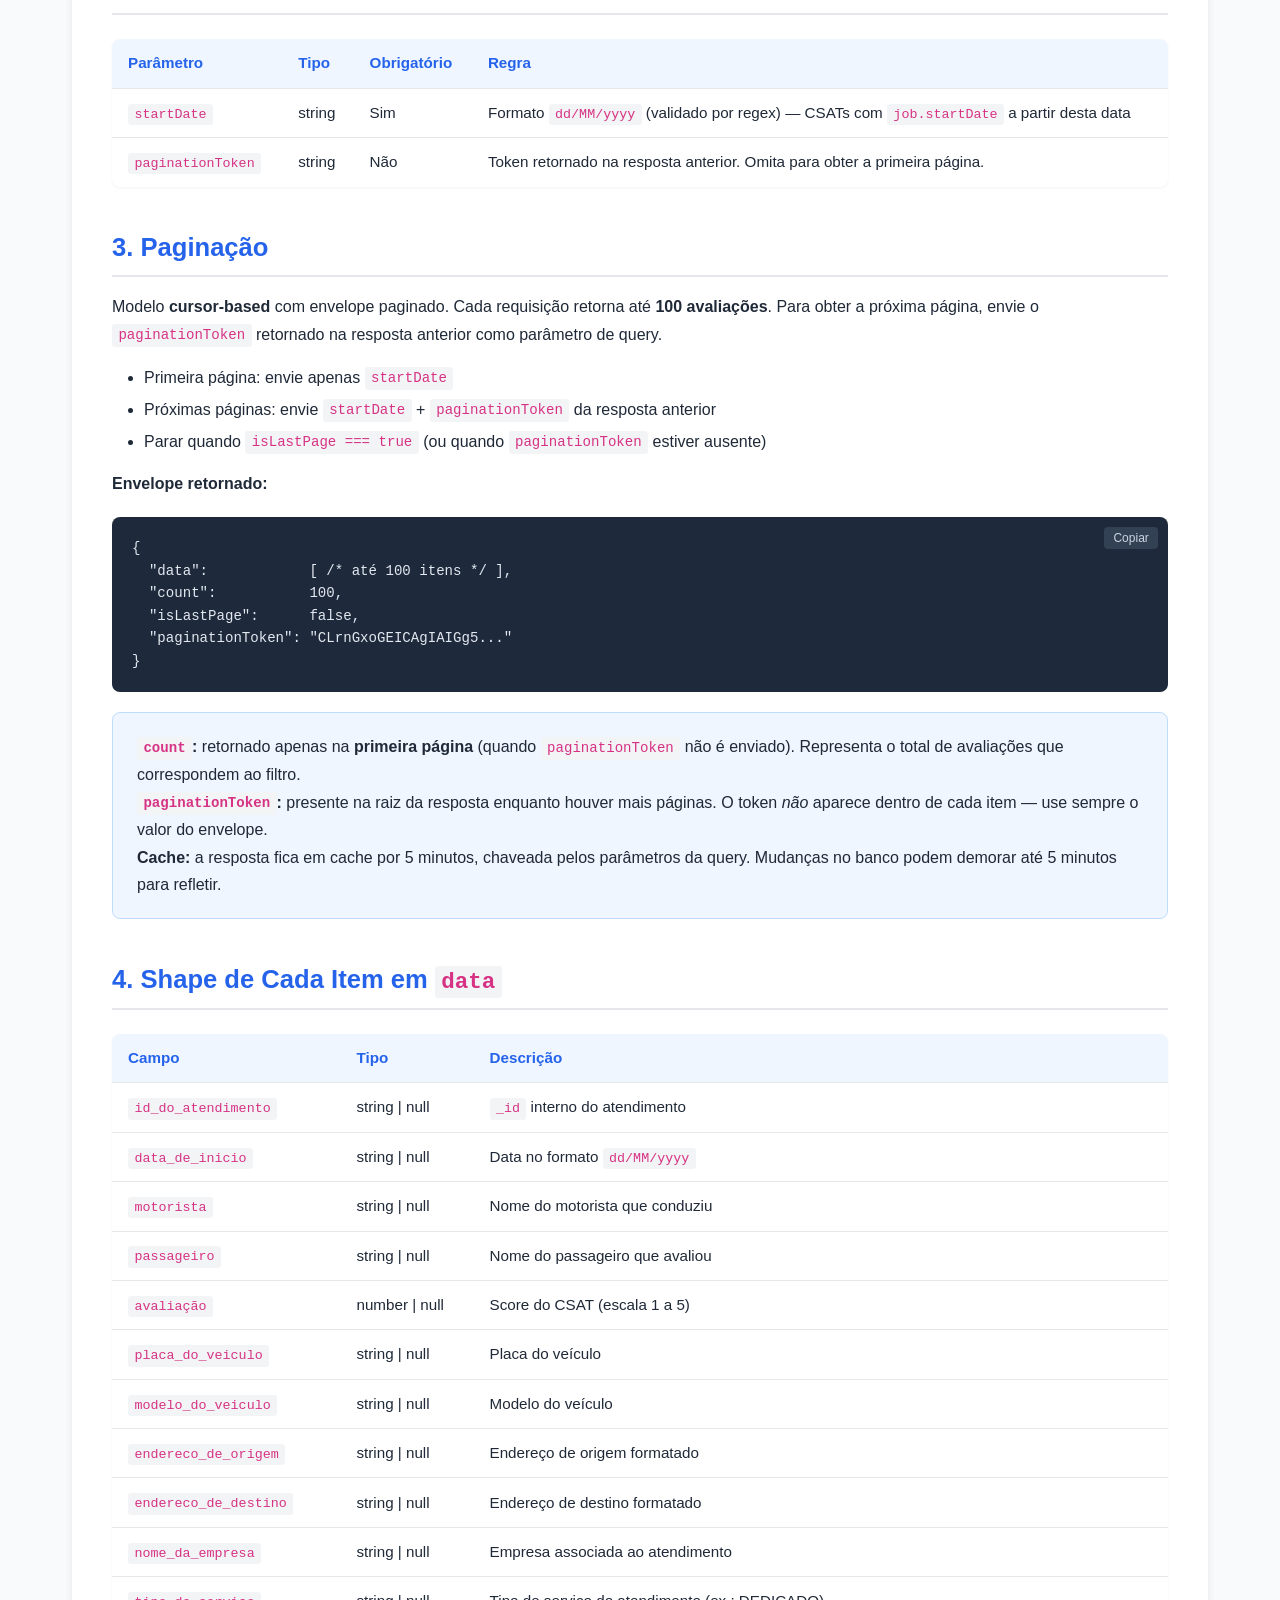
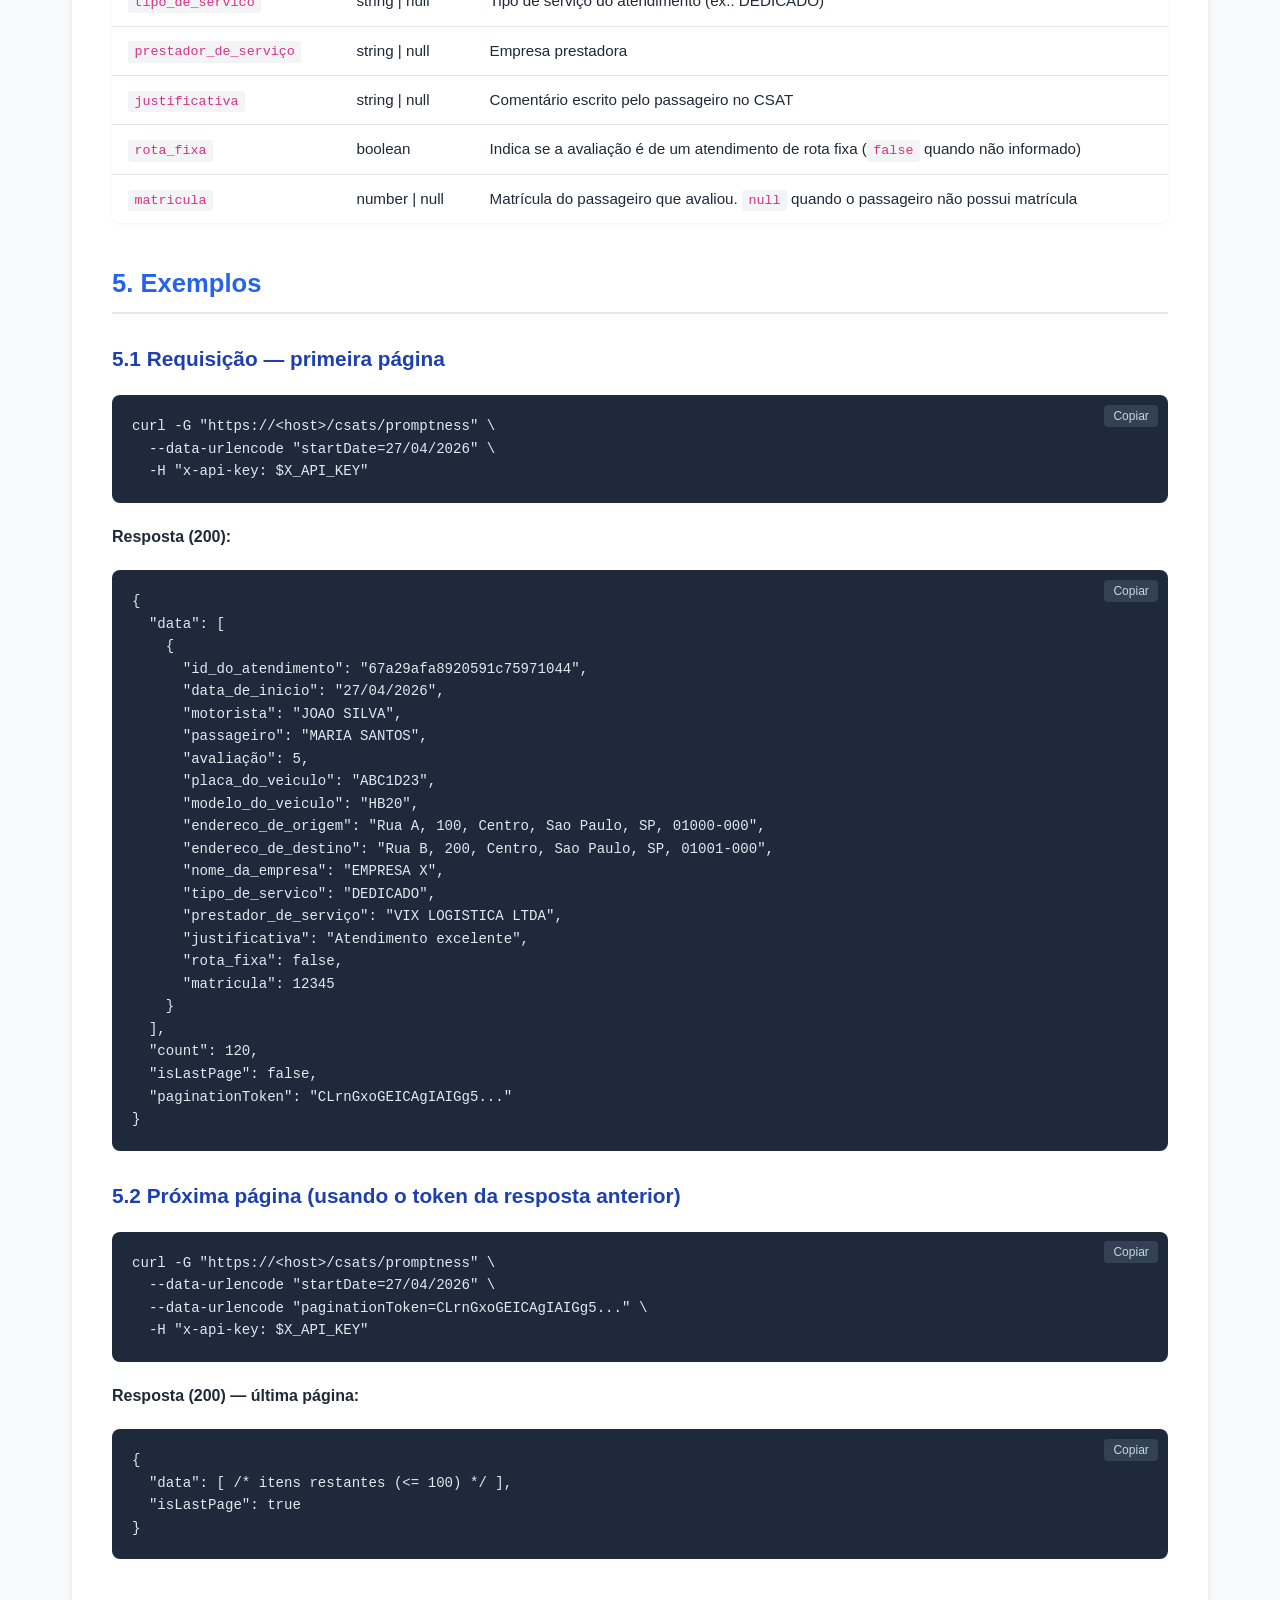
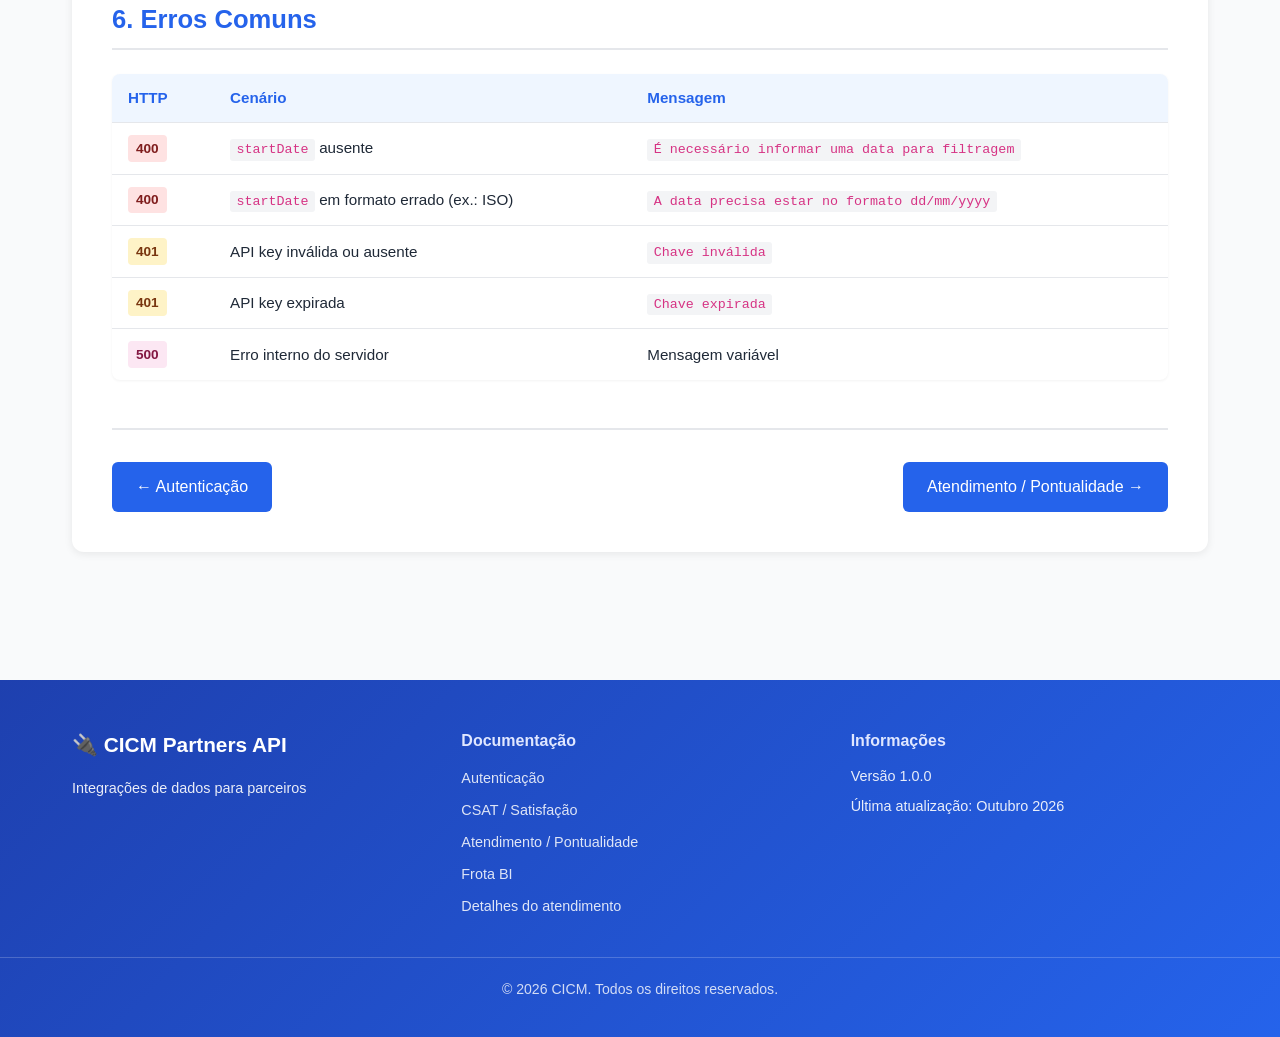
==== commit a37faefd: "master docs: document passenger matricula field on partner endpoints and align csat field names Co-a" ====
--- a/docs/csat-promptness.html
+++ b/docs/csat-promptness.html
@@ -192,7 +192,7 @@
                         <td>Nome do passageiro que avaliou</td>
                     </tr>
                     <tr>
-                        <td><code>avaliacao</code></td>
+                        <td><code>avaliação</code></td>
                         <td>number | null</td>
                         <td>Score do CSAT (escala 1 a 5)</td>
                     </tr>
@@ -227,7 +227,7 @@
                         <td>Tipo de serviço do atendimento (ex.: DEDICADO)</td>
                     </tr>
                     <tr>
-                        <td><code>prestador_de_servico</code></td>
+                        <td><code>prestador_de_serviço</code></td>
                         <td>string | null</td>
                         <td>Empresa prestadora</td>
                     </tr>
@@ -235,6 +235,18 @@
                         <td><code>justificativa</code></td>
                         <td>string | null</td>
                         <td>Comentário escrito pelo passageiro no CSAT</td>
+                    </tr>
+                    <tr>
+                        <td><code>rota_fixa</code></td>
+                        <td>boolean</td>
+                        <td>Indica se a avaliação é de um atendimento de rota fixa (<code>false</code> quando não
+                            informado)</td>
+                    </tr>
+                    <tr>
+                        <td><code>matricula</code></td>
+                        <td>number | null</td>
+                        <td>Matrícula do passageiro que avaliou. <code>null</code> quando o passageiro não possui
+                            matrícula</td>
                     </tr>
                 </tbody>
             </table>
@@ -255,15 +267,17 @@
       "data_de_inicio": "27/04/2026",
       "motorista": "JOAO SILVA",
       "passageiro": "MARIA SANTOS",
-      "avaliacao": 5,
+      "avaliação": 5,
       "placa_do_veiculo": "ABC1D23",
       "modelo_do_veiculo": "HB20",
       "endereco_de_origem": "Rua A, 100, Centro, Sao Paulo, SP, 01000-000",
       "endereco_de_destino": "Rua B, 200, Centro, Sao Paulo, SP, 01001-000",
       "nome_da_empresa": "EMPRESA X",
       "tipo_de_servico": "DEDICADO",
-      "prestador_de_servico": "VIX LOGISTICA LTDA",
-      "justificativa": "Atendimento excelente"
+      "prestador_de_serviço": "VIX LOGISTICA LTDA",
+      "justificativa": "Atendimento excelente",
+      "rota_fixa": false,
+      "matricula": 12345
     }
   ],
   "count": 120,
@@ -349,7 +363,7 @@
             <div class="footer-section">
                 <h4>Informações</h4>
                 <p>Versão 1.0.0</p>
-                <p>Última atualização: Setembro 2026</p>
+                <p>Última atualização: Outubro 2026</p>
             </div>
         </div>
         <div class="footer-bottom">
